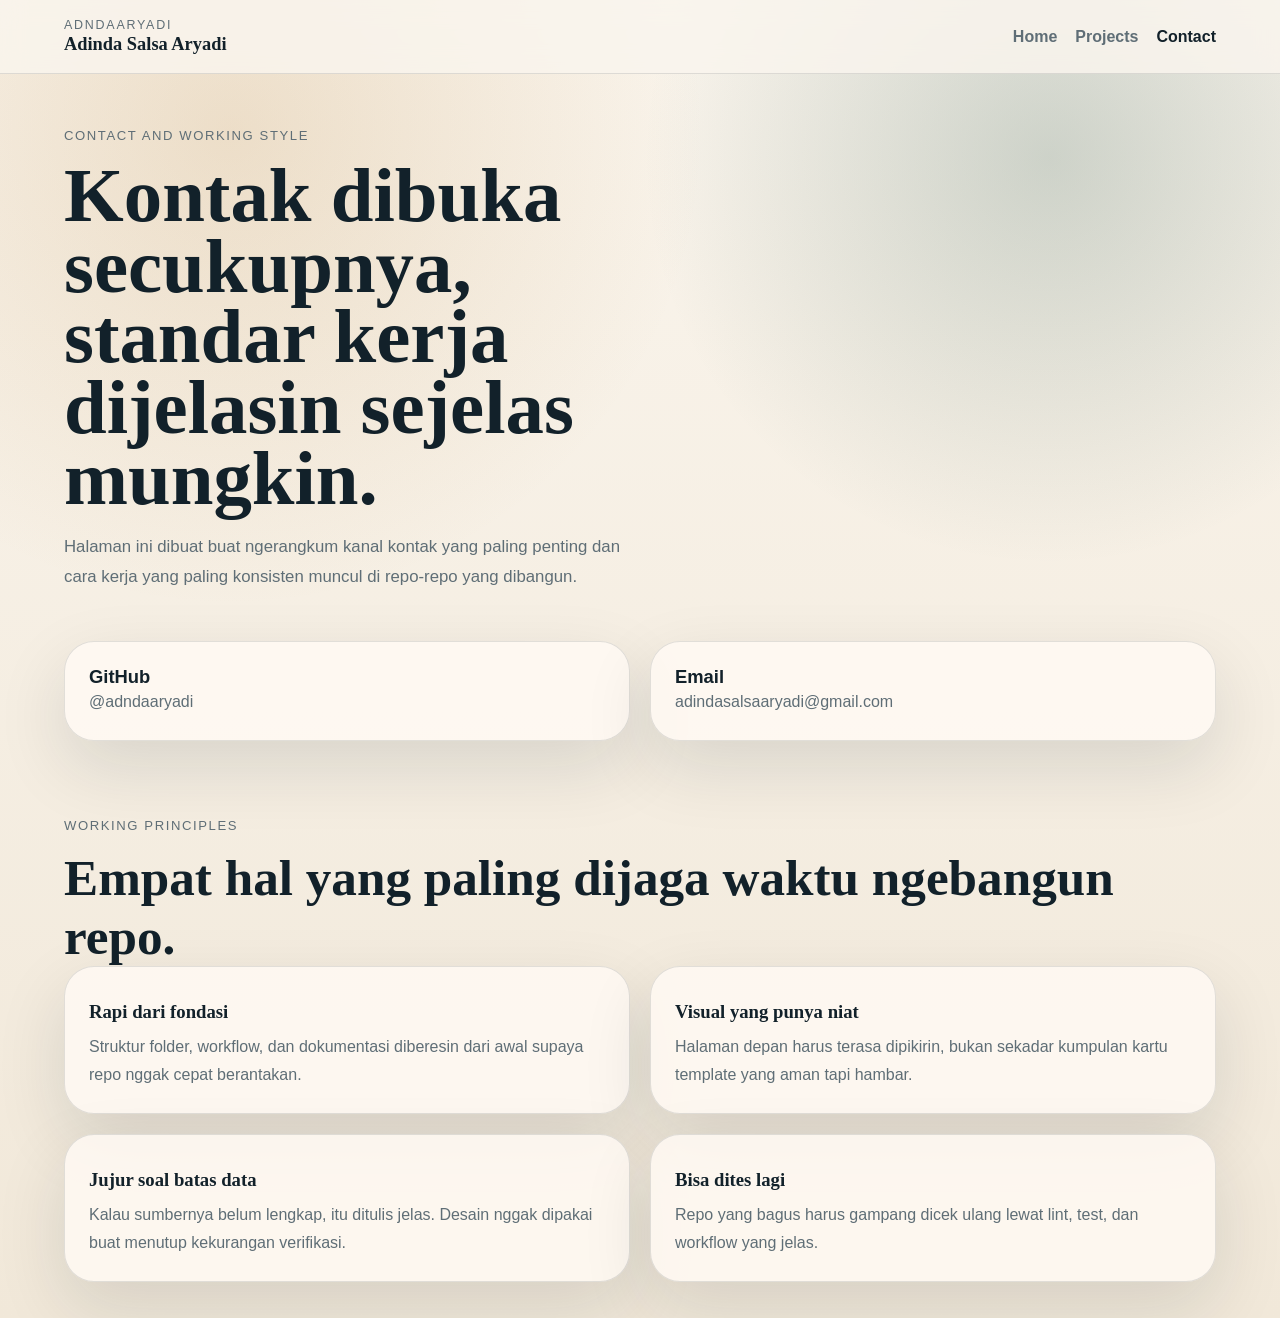
==== contact.html @ 22507add "add: bikin surface profile dan portfolio github yang rapi" ====
<!doctype html>
<html lang="id">
  <head>
    <meta charset="utf-8" />
    <meta name="viewport" content="width=device-width, initial-scale=1" />
    <title>Contact | Adinda Salsa Aryadi</title>
    <meta
      name="description"
      content="Kontak dan prinsip kerja Adinda Salsa Aryadi untuk repo, microsite, dokumentasi, dan workflow GitHub."
    />
    <link rel="stylesheet" href="./style.css" />
    <script defer src="./app.js"></script>
  </head>
  <body>
    <div class="site-shell">
      <header class="topbar">
        <a class="brand" href="./index.html">
          <span>adndaaryadi</span>
          <strong>Adinda Salsa Aryadi</strong>
        </a>
        <nav class="nav" aria-label="Navigasi utama">
          <a href="./index.html">Home</a>
          <a href="./projects.html">Projects</a>
          <a aria-current="page" href="./contact.html">Contact</a>
        </nav>
      </header>

      <main>
        <section class="hero compact">
          <div class="hero-copy reveal">
            <p class="eyebrow">Contact and working style</p>
            <h1>Kontak dibuka secukupnya, standar kerja dijelasin sejelas mungkin.</h1>
            <p class="lead">
              Halaman ini dibuat buat ngerangkum kanal kontak yang paling penting
              dan cara kerja yang paling konsisten muncul di repo-repo yang dibangun.
            </p>
          </div>
        </section>

        <section class="section contact-grid">
          <a class="contact-card reveal" href="https://github.com/adndaaryadi">
            <strong>GitHub</strong>
            <span>@adndaaryadi</span>
          </a>
          <a class="contact-card reveal" href="mailto:adindasalsaaryadi@gmail.com">
            <strong>Email</strong>
            <span>adindasalsaaryadi@gmail.com</span>
          </a>
        </section>

        <section class="section principles">
          <div class="section-copy reveal">
            <p class="eyebrow">Working principles</p>
            <h2>Empat hal yang paling dijaga waktu ngebangun repo.</h2>
          </div>
          <div class="panel-grid">
            <article class="panel reveal">
              <h3>Rapi dari fondasi</h3>
              <p>Struktur folder, workflow, dan dokumentasi diberesin dari awal supaya repo nggak cepat berantakan.</p>
            </article>
            <article class="panel reveal">
              <h3>Visual yang punya niat</h3>
              <p>Halaman depan harus terasa dipikirin, bukan sekadar kumpulan kartu template yang aman tapi hambar.</p>
            </article>
            <article class="panel reveal">
              <h3>Jujur soal batas data</h3>
              <p>Kalau sumbernya belum lengkap, itu ditulis jelas. Desain nggak dipakai buat menutup kekurangan verifikasi.</p>
            </article>
            <article class="panel reveal">
              <h3>Bisa dites lagi</h3>
              <p>Repo yang bagus harus gampang dicek ulang lewat lint, test, dan workflow yang jelas.</p>
            </article>
          </div>
        </section>
      </main>
    </div>
  </body>
</html>
---- style.css ----
:root {
  --bg: #f6f1e7;
  --ink: #12212a;
  --muted: #5f6e76;
  --line: rgba(18, 33, 42, 0.12);
  --forest: #1f4d42;
  --amber: #b37a2a;
  --cream: rgba(255, 250, 244, 0.84);
  --shadow: 0 26px 70px rgba(18, 33, 42, 0.12);
}

* {
  box-sizing: border-box;
}

body {
  margin: 0;
  font-family: "Segoe UI", "Trebuchet MS", sans-serif;
  color: var(--ink);
  background:
    radial-gradient(circle at 18% 10%, rgba(179, 122, 42, 0.18), transparent 30%),
    radial-gradient(circle at 82% 12%, rgba(31, 77, 66, 0.2), transparent 26%),
    linear-gradient(180deg, #faf5ed 0%, #f1e8d9 100%);
}

a {
  color: inherit;
}

.topbar {
  position: sticky;
  top: 0;
  z-index: 20;
  display: flex;
  justify-content: space-between;
  align-items: center;
  gap: 24px;
  padding: 18px 5vw;
  border-bottom: 1px solid var(--line);
  background: rgba(250, 245, 237, 0.84);
  backdrop-filter: blur(12px);
}

.brand {
  display: grid;
  gap: 2px;
  text-decoration: none;
}

.brand span {
  text-transform: uppercase;
  letter-spacing: 0.14em;
  font-size: 0.78rem;
  color: var(--muted);
}

.brand strong {
  font-family: Georgia, "Times New Roman", serif;
  font-size: 1.15rem;
}

.nav {
  display: flex;
  gap: 18px;
  flex-wrap: wrap;
}

.nav a {
  text-decoration: none;
  color: var(--muted);
  font-weight: 700;
}

.nav a[aria-current="page"] {
  color: var(--ink);
}

.hero {
  display: grid;
  grid-template-columns: minmax(0, 1.05fr) minmax(320px, 0.95fr);
  gap: 34px;
  align-items: center;
  padding: 54px 5vw 20px;
}

.hero.compact {
  grid-template-columns: 1fr;
}

.hero-copy {
  display: grid;
  gap: 18px;
}

.eyebrow {
  margin: 0;
  color: var(--muted);
  text-transform: uppercase;
  letter-spacing: 0.12em;
  font-size: 0.82rem;
}

.hero h1 {
  margin: 0;
  max-width: 11ch;
  font-size: clamp(3rem, 6vw, 6rem);
  line-height: 0.92;
  font-family: Georgia, "Times New Roman", serif;
}

.compact h1 {
  max-width: 14ch;
}

.lead {
  margin: 0;
  max-width: 62ch;
  line-height: 1.8;
  color: var(--muted);
  font-size: 1.05rem;
}

.cta-row {
  display: flex;
  gap: 14px;
  flex-wrap: wrap;
}

.button {
  display: inline-flex;
  align-items: center;
  justify-content: center;
  min-height: 48px;
  padding: 0 20px;
  border-radius: 999px;
  text-decoration: none;
  font-weight: 700;
}

.button.primary {
  background: var(--ink);
  color: #fff8ef;
}

.button.secondary {
  background: rgba(255, 250, 244, 0.76);
  border: 1px solid var(--line);
}

.hero-frame {
  position: relative;
  min-height: 420px;
  border-radius: 34px;
  overflow: hidden;
  background: linear-gradient(145deg, rgba(31, 77, 66, 0.96), rgba(18, 33, 42, 0.96));
  box-shadow: var(--shadow);
}

.shape {
  position: absolute;
  border-radius: 999px;
}

.shape-a {
  top: 42px;
  left: 42px;
  width: 140px;
  height: 140px;
  background: rgba(255, 248, 239, 0.14);
}

.shape-b {
  right: 48px;
  bottom: 62px;
  width: 210px;
  height: 210px;
  background: rgba(179, 122, 42, 0.52);
}

.shape-c {
  left: 70px;
  bottom: 72px;
  width: 90px;
  height: 90px;
  background: rgba(255, 248, 239, 0.22);
}

.profile-stack {
  position: absolute;
  top: 54px;
  right: 54px;
  display: grid;
  gap: 14px;
  text-align: right;
}

.profile-stack span {
  font-size: clamp(2.2rem, 4vw, 4rem);
  line-height: 0.9;
  color: rgba(255, 248, 239, 0.92);
  font-family: Georgia, "Times New Roman", serif;
}

.section {
  padding: 28px 5vw 36px;
}

.metrics,
.panel-grid,
.project-list,
.contact-grid {
  display: grid;
  gap: 20px;
}

.metrics {
  grid-template-columns: repeat(3, minmax(0, 1fr));
}

.split {
  display: grid;
  grid-template-columns: minmax(0, 0.95fr) minmax(0, 1.05fr);
  gap: 26px;
  align-items: start;
}

.panel-grid {
  grid-template-columns: repeat(2, minmax(0, 1fr));
}

.project-list {
  grid-template-columns: repeat(3, minmax(0, 1fr));
}

.metric,
.panel,
.project-card,
.project-panel,
.contact-card {
  border: 1px solid var(--line);
  border-radius: 30px;
  background: var(--cream);
  box-shadow: var(--shadow);
}

.metric,
.panel,
.project-panel,
.contact-card {
  padding: 24px;
}

.metric span {
  display: block;
  color: var(--muted);
  margin-bottom: 8px;
}

.metric strong {
  display: block;
  font-size: clamp(2.2rem, 4vw, 3.4rem);
  font-family: Georgia, "Times New Roman", serif;
}

.metric p,
.panel p,
.project-panel p,
.contact-card span,
.section-copy p {
  margin: 10px 0 0;
  color: var(--muted);
  line-height: 1.75;
}

.section-copy h2,
.panel h3,
.project-panel h2 {
  margin: 10px 0 0;
  font-family: Georgia, "Times New Roman", serif;
}

.section-copy h2 {
  font-size: clamp(2rem, 4vw, 3.2rem);
}

.project-card {
  padding: 22px;
  text-decoration: none;
}

.project-card strong,
.contact-card strong {
  display: block;
  font-size: 1.15rem;
}

.project-card span {
  display: block;
  margin-top: 8px;
  line-height: 1.7;
  color: var(--muted);
}

.stack {
  display: grid;
  gap: 20px;
}

.project-panel ul {
  margin: 14px 0 0;
  padding-left: 18px;
  color: var(--muted);
  line-height: 1.8;
}

.contact-grid {
  grid-template-columns: repeat(2, minmax(0, 1fr));
}

.contact-card {
  text-decoration: none;
}

.reveal {
  opacity: 1;
  transform: translateY(0);
}

@media (max-width: 980px) {
  .hero,
  .metrics,
  .split,
  .panel-grid,
  .project-list,
  .contact-grid {
    grid-template-columns: 1fr;
  }

  .hero h1 {
    max-width: none;
  }
}

@media (max-width: 640px) {
  .topbar {
    flex-direction: column;
    align-items: start;
  }

  .hero-frame,
  .metric,
  .panel,
  .project-card,
  .project-panel,
  .contact-card {
    border-radius: 24px;
  }
}
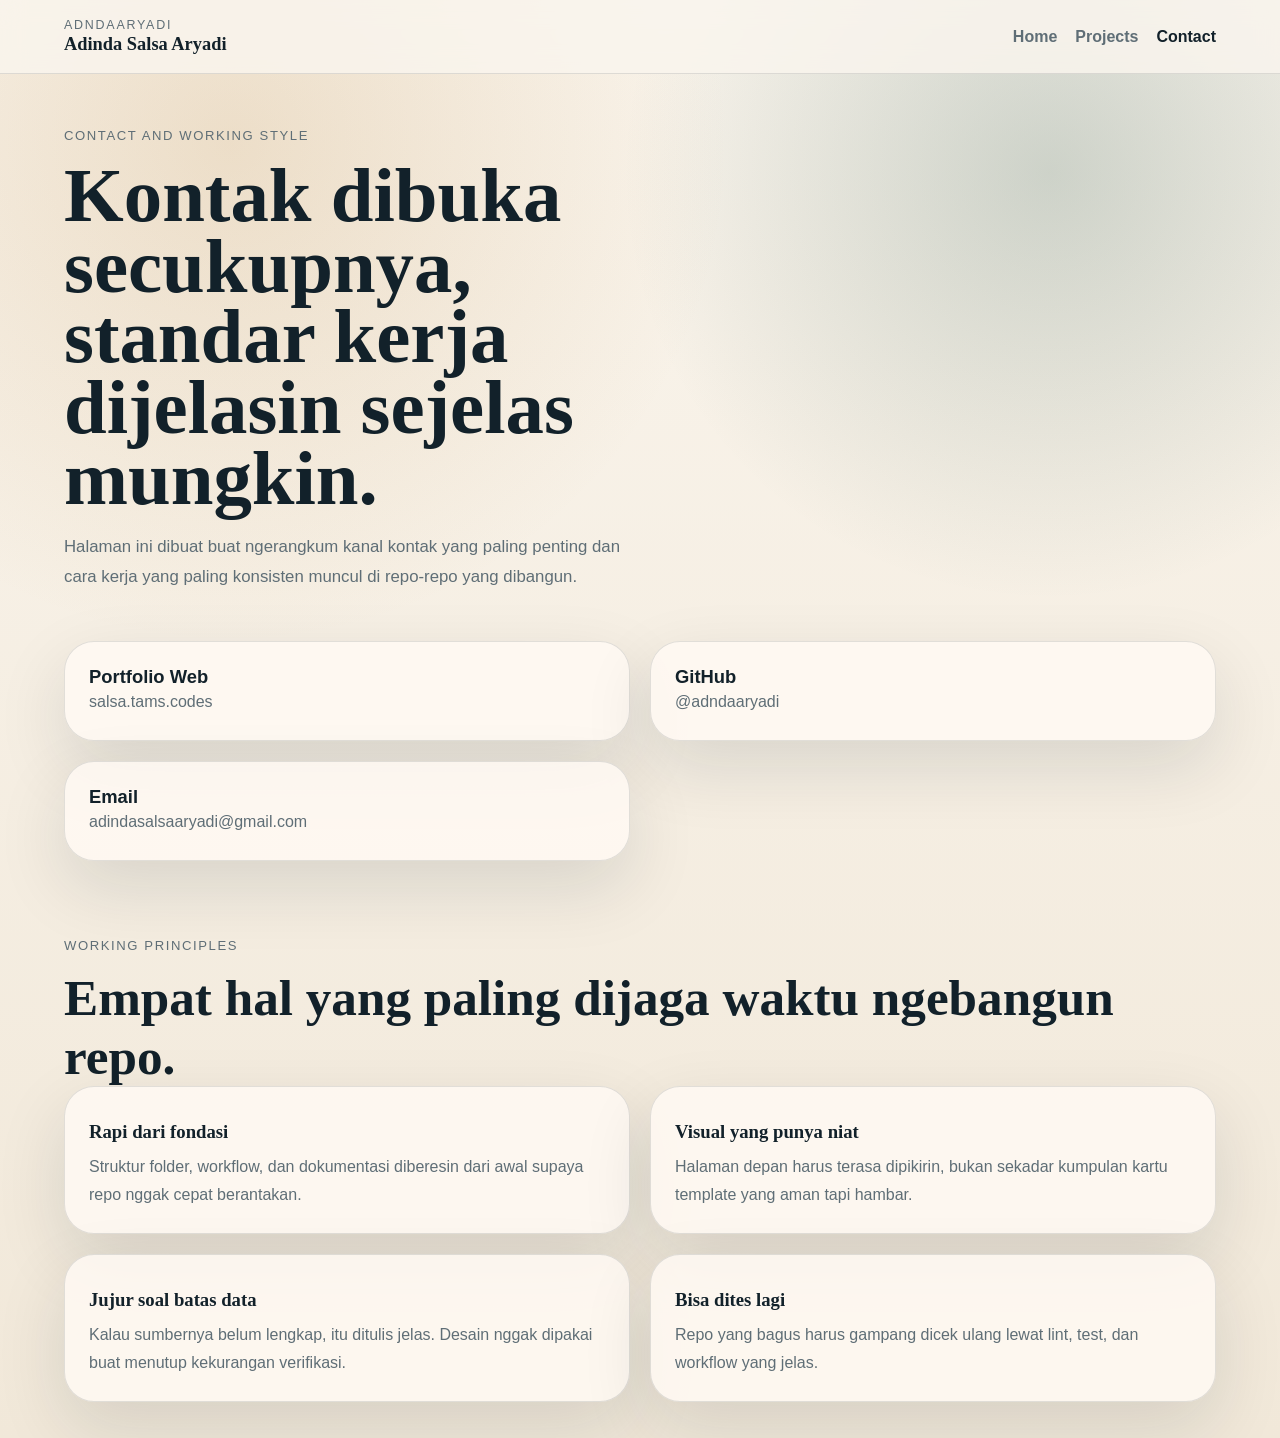
==== commit 12ec1d43: "update: sambungin profile github ke portfolio web live salsa" ====
--- a/contact.html
+++ b/contact.html
@@ -6,7 +6,7 @@
     <title>Contact | Adinda Salsa Aryadi</title>
     <meta
       name="description"
-      content="Kontak dan prinsip kerja Adinda Salsa Aryadi untuk repo, microsite, dokumentasi, dan workflow GitHub."
+      content="Kontak, portfolio web live, dan prinsip kerja Adinda Salsa Aryadi untuk repo, microsite, dokumentasi, dan workflow GitHub."
     />
     <link rel="stylesheet" href="./style.css" />
     <script defer src="./app.js"></script>
@@ -38,6 +38,10 @@
         </section>
 
         <section class="section contact-grid">
+          <a class="contact-card reveal" href="https://salsa.tams.codes/">
+            <strong>Portfolio Web</strong>
+            <span>salsa.tams.codes</span>
+          </a>
           <a class="contact-card reveal" href="https://github.com/adndaaryadi">
             <strong>GitHub</strong>
             <span>@adndaaryadi</span>
